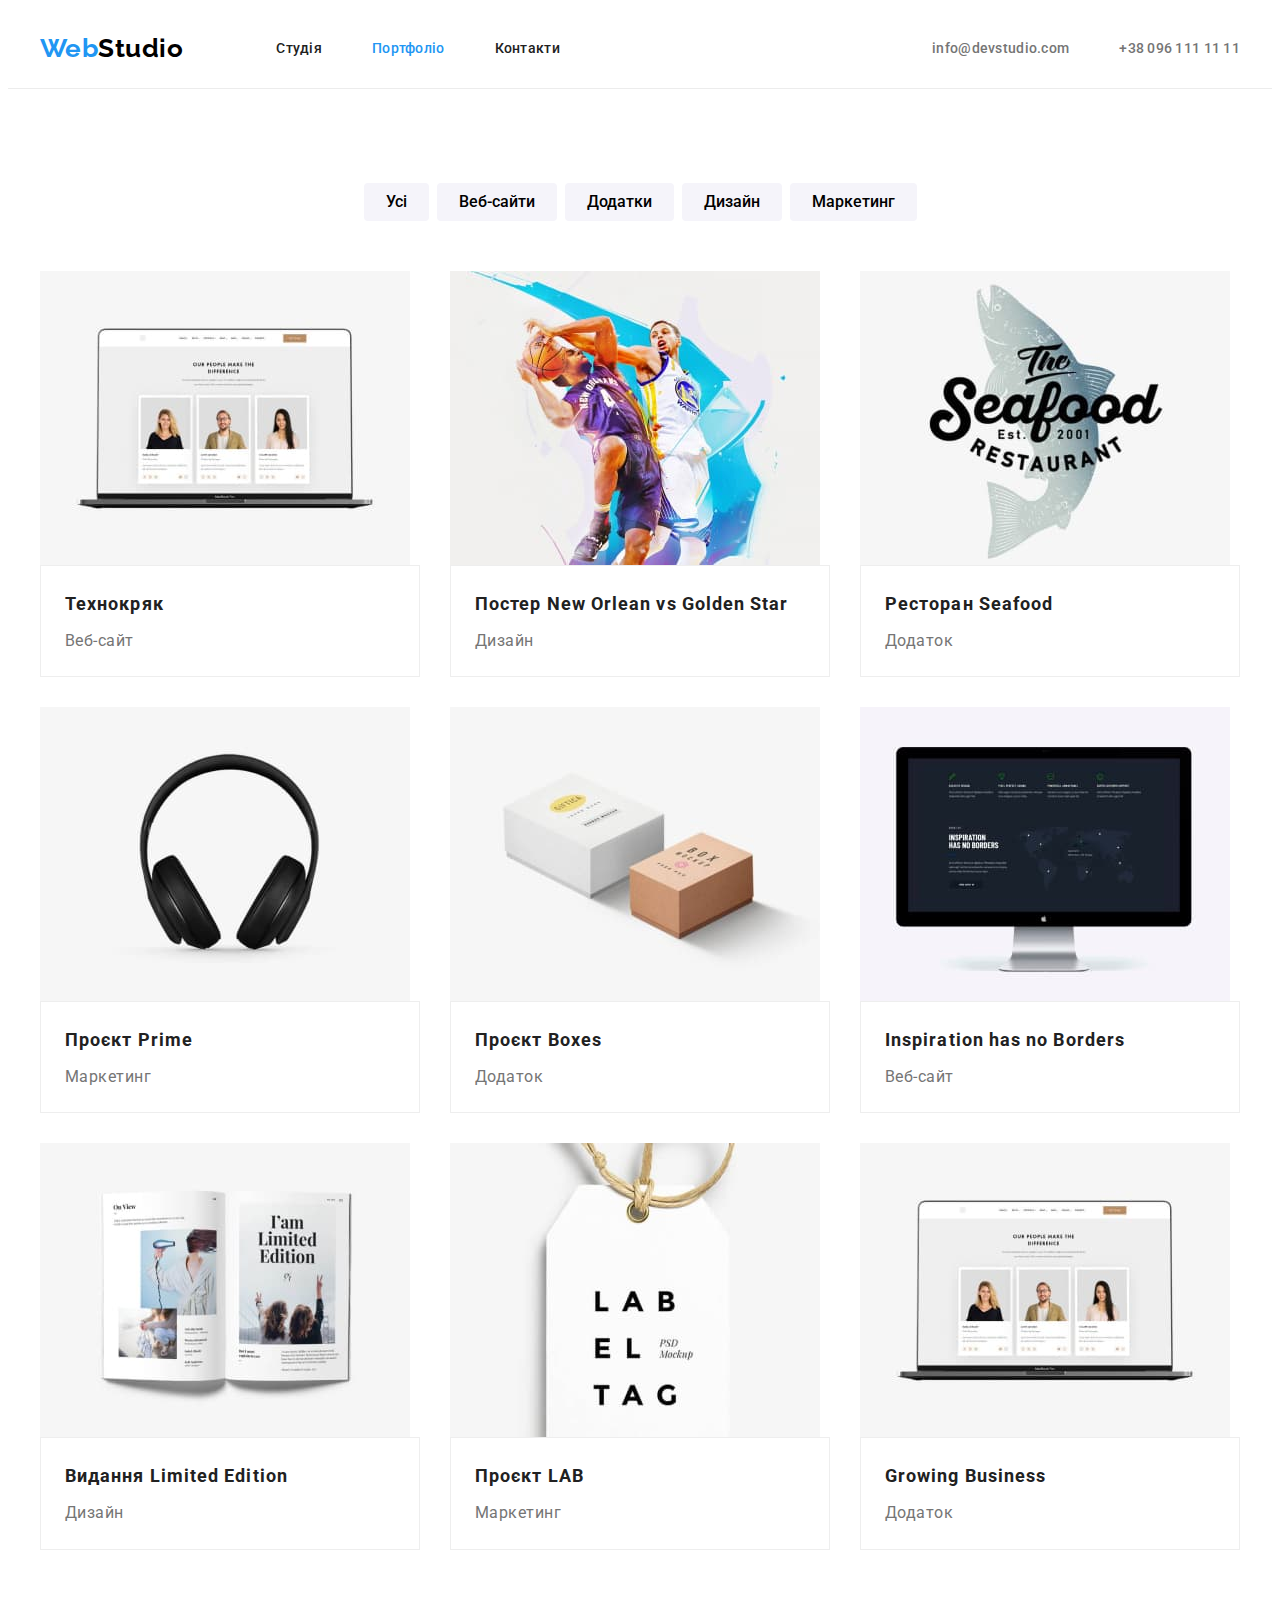
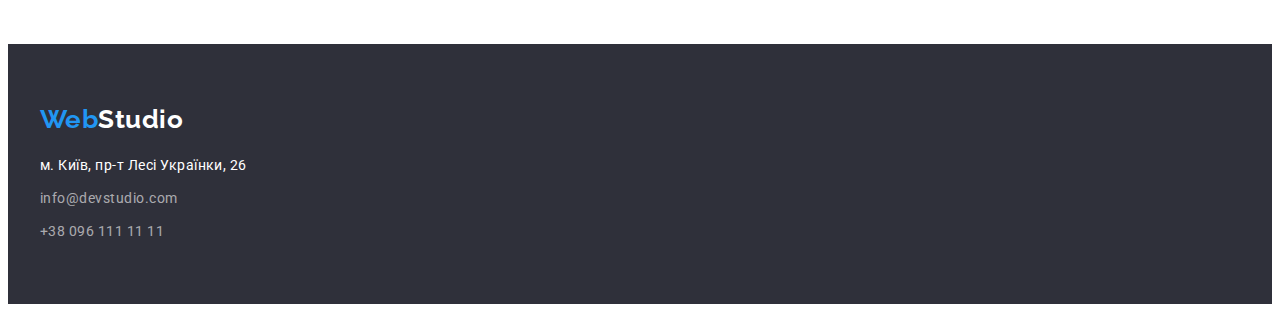
==== portfolio.html @ 4bdee658 "add flexbox" ====
<!DOCTYPE html>
<html lang="en">
  <head>
    <meta charset="UTF-8" />
    <meta http-equiv="X-UA-Compatible" content="IE=edge" />
    <meta name="viewport" content="width=device-width, initial-scale=1.0" />
    <link rel="preconnect" href="https://fonts.googleapis.com" />
    <link rel="preconnect" href="https://fonts.gstatic.com" crossorigin />
    <link
      href="https://fonts.googleapis.com/css2?family=Raleway:wght@700&family=Roboto:wght@400;500;700;900&display=swap"
      rel="stylesheet"
    />
    <title>Portfolio</title>
    <link rel="stylesheet" href="./css/styles.css" />
  </head>
  <body>
    <!-- header -->
    <header>
      <header>
        <div class="container header">
          <a href="./index.html" class="header-logo">
            <p><span class="logo-accent">Web</span>Studio</p>
          </a>
          <nav class="header-nav">
            <ul class="header-nav-list list">
              <li class="header-nav-item">
                <a class="header-nav-link" href="./index.html">Студія</a>
              </li>
              <li class="header-nav-item">
                <a class="header-nav-link current" href="">Портфоліо</a>
              </li>
              <li class="header-nav-item">
                <a class="header-nav-link" href="">Контакти</a>
              </li>
            </ul>
          </nav>
          <ul class="auth-list list">
            <li class="auth-item">
              <a class="auth-link" href="mailto:info@devstudio.com"
                >info@devstudio.com</a
              >
            </li>
            <li class="auth-item">
              <a class="auth-link" href="tel:+380961111111"
                >+38 096 111 11 11</a
              >
            </li>
          </ul>
        </div>
      </header>
    </header>

    <main class="border">
      <div class="container">
        <section class="section projects">
          <!-- Projects-->
          <h1 class="projects-title visually-hidden">Наші проєкти</h1>
          <ul class="btn-list list">
            <li class="btn-item">
              <button class="projects-btn btn" type="button">Усі</button>
            </li>
            <li class="btn-item">
              <button class="projects-btn btn" type="button">Веб-сайти</button>
            </li>
            <li class="btn-item">
              <button class="projects-btn btn" type="button">Додатки</button>
            </li>
            <li class="btn-item">
              <button class="projects-btn btn" type="button">Дизайн</button>
            </li>
            <li class="btn-item">
              <button class="projects-btn btn" type="button">Маркетинг</button>
            </li>
          </ul>

          <ul class="projects-list list">
            <li class="projects-item">
              <img
                class="projects-item-photo"
                src="./images/work-1.jpg"
                alt="веб-сайт на ноутбуці"
                width="370"
              />
              <div class="projects-description">
                <h2 class="projects-item-title">Технокряк</h2>
                <p class="projects-item-text">Веб-сайт</p>
              </div>
            </li>
            <li class="projects-item">
              <img
                class="projects-item-photo"
                src="./images/work-2.jpg"
                alt="два баскетболісти з м'ячем"
                width="370"
              />
              <div class="projects-description">
                <h2 class="projects-item-title">
                  Постер New Orlean vs Golden Star
                </h2>
                <p class="projects-item-text">Дизайн</p>
              </div>
            </li>
            <li class="projects-item">
              <img
                class="projects-item-photo"
                src="./images/work-3.jpg"
                alt="риба"
                width="370"
              />
              <div class="projects-description">
                <h2 class="projects-item-title">Ресторан Seafood</h2>
                <p class="projects-item-text">Додаток</p>
              </div>
            </li>
            <li class="projects-item">
              <img
                class="projects-item-photo"
                src="./images/work-4.jpg"
                alt="навушники"
                width="370"
              />
              <div class="projects-description">
                <h2 class="projects-item-title">Проєкт Prime</h2>
                <p class="projects-item-text">Маркетинг</p>
              </div>
            </li>
            <li class="projects-item">
              <img
                class="projects-item-photo"
                src="./images/work-5.jpg"
                alt="біла і коричнева маленькі коробки"
                width="370"
              />
              <div class="projects-description">
                <h2 class="projects-item-title">Проєкт Boxes</h2>
                <p class="projects-item-text">Додаток</p>
              </div>
            </li>
            <li class="projects-item">
              <img
                class="projects-item-photo"
                src="./images/work-6.jpg"
                alt="монітор комп'ютера"
                width="370"
              />
              <div class="projects-description">
                <h2 class="projects-item-title">Inspiration has no Borders</h2>
                <p class="projects-item-text">Веб-сайт</p>
              </div>
            </li>
            <li class="projects-item">
              <img
                class="projects-item-photo"
                src="./images/work-7.jpg"
                alt="розгонутий журнал"
                width="370"
              />
              <div class="projects-description">
                <h2 class="projects-item-title">Видання Limited Edition</h2>
                <p class="projects-item-text">Дизайн</p>
              </div>
            </li>
            <li class="projects-item">
              <img
                class="projects-item-photo"
                src="./images/work-8.jpg"
                alt="бирка"
                width="370"
              />
              <div class="projects-description">
                <h2 class="projects-item-title">Проєкт LAB</h2>
                <p class="projects-item-text">Маркетинг</p>
              </div>
            </li>
            <li class="projects-item">
              <img
                class="projects-item-photo"
                src="./images/work-1.jpg"
                alt="робота за ноубуком"
                width="370"
              />
              <div class="projects-description">
                <h2 class="projects-item-title">Growing Business</h2>
                <p class="projects-item-text">Додаток</p>
              </div>
            </li>
          </ul>
        </section>
      </div>
    </main>

    <!-- footer -->
    <footer class="footer">
      <div class="container">
        <a href="./index.html" class="footer-logo">
          <p><span class="logo-accent">Web</span>Studio</p>
        </a>
        <address class="address">
          <ul class="address-list list">
            <li class="adress-item">
              <a
                class="address-link-maps"
                target="_blank"
                rel="noopener noreferrer nofollow"
                href="https://goo.gl/maps/a5HjdsaCER2Nosqu9"
                >м. Київ, пр-т Лесі Українки, 26</a
              >
            </li>
            <li class="adress-item">
              <a class="address-link" href="mailto:info@devstudio.com"
                >info@devstudio.com</a
              >
            </li>
            <li class="adress-item">
              <a class="address-link" href="tel:+380961111111"
                >+38 096 111 11 11</a
              >
            </li>
          </ul>
        </address>
      </div>
    </footer>
  </body>
</html>
---- css/styles.css ----
:root {
  --main-color: #212121;
  --secondary-color: #757575;
  --accent-color: #2196f3;
  --additional-color: #ffffff;
  --secondary-bg-color: #f5f4fa;
}

h1,
h2,
h3,
h4,
h5,
h6,
p,
ul {
  margin: 0;
  padding: 0;
}

img {
  display: block;
  max-width: 100%;
  height: auto;
}

.container {
  width: 1200px;
  margin-left: auto;
  margin-right: auto;
  padding-left: 15px;
  padding-right: 15px;
}

.section {
  padding-top: 94px;
  padding-bottom: 94px;
}

body {
  font-family: "Roboto", sans-serif;
  color: var(--main-color);
  letter-spacing: 0.03em;
}

.list {
  list-style: none;
}

.visually-hidden {
  position: absolute;
  width: 1px;
  height: 1px;
  margin: -1px;
  border: 0;
  padding: 0;
  white-space: nowrap;
  clip-path: inset(100%);
  clip: rect(0 0 0 0);
  overflow: hidden;
}

.btn {
  cursor: pointer;
}

/* Header */
.header {
  display: flex;
  align-items: center;
}

.header-logo {
  margin-right: 93px;

  font-family: "Raleway", sans-serif;
  color: #000000;
  font-weight: 700;
  font-size: 26px;
  line-height: 30.52px;
  text-decoration: none;
}

.logo-accent {
  color: var(--accent-color);
}

.header-nav-list {
  display: flex;
}

.header-nav-item:not(:last-child) {
  margin-right: 50px;
}

.header-nav-link {
  display: block;
  padding-top: 32px;
  padding-bottom: 32px;

  color: inherit;
  font-weight: 500;
  font-size: 14px;
  line-height: 16.41px;
  letter-spacing: 0.02em;
  text-decoration: none;
}

.header-nav-link:hover,
.header-nav-link:focus {
  color: var(--accent-color);
}

.auth-list {
  display: flex;
  margin-left: auto;
}

.auth-item:not(:last-child) {
  margin-right: 50px;
}

.auth-link {
  display: block;
  padding-top: 32px;
  padding-bottom: 32px;

  color: var(--secondary-color);
  font-weight: 500;
  font-size: 14px;
  line-height: 16px;
  letter-spacing: 0.02em;
  text-decoration: none;
}

.auth-link:hover,
.auth-link:focus {
  color: var(--accent-color);
}

/* Hero */
.hero {
  background: #2f303a;
  text-align: center;

  padding-top: 200px;
  padding-bottom: 280px;
}

.hero-title {
  width: 696px;
  margin-bottom: 30px;
  margin-left: auto;
  margin-right: auto;

  font-weight: 900;
  font-size: 44px;
  line-height: 1.36;
  letter-spacing: 0.06em;
  text-transform: uppercase;
  text-align: center;
  color: var(--additional-color);
}

.hero-btn {
  padding: 10px 32px;
  min-width: 216px;

  color: var(--additional-color);
  font-family: inherit;
  font-weight: 700;
  font-size: 16px;
  line-height: 1.88;
  letter-spacing: 0.06em;
  text-align: center;
  background-color: var(--accent-color);

  drop-shadow: (0px 4px 4px rgba(0, 0, 0, 0.25));
  border-radius: 4px;
  border: 0;
}

/* Features */
.features-list {
  display: flex;
}

.features-item:not(:last-child) {
  margin-right: 30px;
}

.features-item-title {
  margin-bottom: 10px;

  font-weight: 700;
  font-size: 14px;
  line-height: 1.14;
  text-transform: uppercase;
}

.features-item-text {
  font-size: 14px;
  line-height: 1.71;
  color: var(--secondary-color);
}

/* Works */
.works {
  padding-top: 0;
}

.works-list {
  display: flex;
}

.works-item:not(:last-child) {
  margin-right: 30px;
}

.works-title {
  margin-bottom: 50px;

  font-weight: 700;
  font-size: 36px;
  line-height: 1.17;
  text-align: center;
}

/* Team */
.team {
  background-color: var(--secondary-bg-color);
}

.team-list {
  display: flex;
}

.team-item {
  background: #ffffff;
  box-shadow: 0px 1px 3px rgba(0, 0, 0, 0.12), 0px 1px 1px rgba(0, 0, 0, 0.14),
    0px 2px 1px rgba(0, 0, 0, 0.2);
  border-radius: 0px 0px 4px 4px;
}

.team-item:not(:last-child) {
  margin-right: 30px;
}

.team-description {
  padding-top: 30px;
  padding-bottom: 30px;
  text-align: center;
}

.team-title {
  margin-bottom: 50px;

  font-weight: 700;
  font-size: 36px;
  line-height: 1.17;
  text-align: center;
}

.team-item-title {
  margin-bottom: 10px;

  font-weight: 500;
  font-size: 16px;
  line-height: 1.19;
}

.team-item-text {
  color: var(--secondary-color);
  line-height: 1.19;
}

/* Footer */
.footer {
  padding-top: 60px;
  padding-bottom: 60px;
  background: #2f303a;
}

.footer-logo {
  display: block;
  margin-bottom: 20px;

  font-family: "Raleway", sans-serif;
  color: var(--additional-color);
  font-weight: 700;
  font-size: 26px;
  line-height: 1.19;
  text-decoration: none;
}

.adress-item:not(:last-child) {
  margin-bottom: 9px;
}

.address-link-maps {
  color: var(--additional-color);
  font-size: 14px;
  line-height: 1.71;
  text-decoration: none;
  font-style: normal;
}

.address-link {
  font-size: 14px;
  line-height: 1.71;
  color: rgba(255, 255, 255, 0.6);
  text-decoration: none;
  font-style: normal;
}

/* Projects */
.border {
  border-top: 1px solid #ececec;
}

.btn-list {
  display: flex;
  justify-content: center;
  margin-bottom: 50px;
}

.btn-item:not(:last-child) {
  margin-right: 8px;
}

.projects-btn {
  padding: 6px 22px;

  font-family: inherit;
  font-weight: 500;
  font-size: 16px;
  line-height: 1.62;
  text-align: center;
  background: #f5f4fa;
  border-radius: 4px;
  border: 0;
}

.projects-btn:hover,
.projects-btn:focus {
  color: var(--additional-color);
  background: var(--accent-color);
}

.projects-list {
  padding: 0;
  margin: 0;
  display: flex;
  flex-wrap: wrap;
  margin-left: -30px;
  margin-top: -30px;
}

.projects-item {
  flex-basis: calc(100% / 3 - 30px);
  margin-left: 30px;
  margin-top: 30px;

  background: #ffffff;

  /* outline: 1px solid red; */
}

.projects-item-photo {
  /* width: 100%; */
}

.projects-description {
  padding: 20px 24px;
  border: 1px solid #eeeeee;
}

.projects-item-title {
  margin-bottom: 4px;

  font-weight: 700;
  font-size: 18px;
  line-height: 2;
  letter-spacing: 0.06em;
}

.projects-item-text {
  color: var(--secondary-color);
  font-size: 16px;
  line-height: 1.88;
}

.current {
  color: var(--accent-color);
}
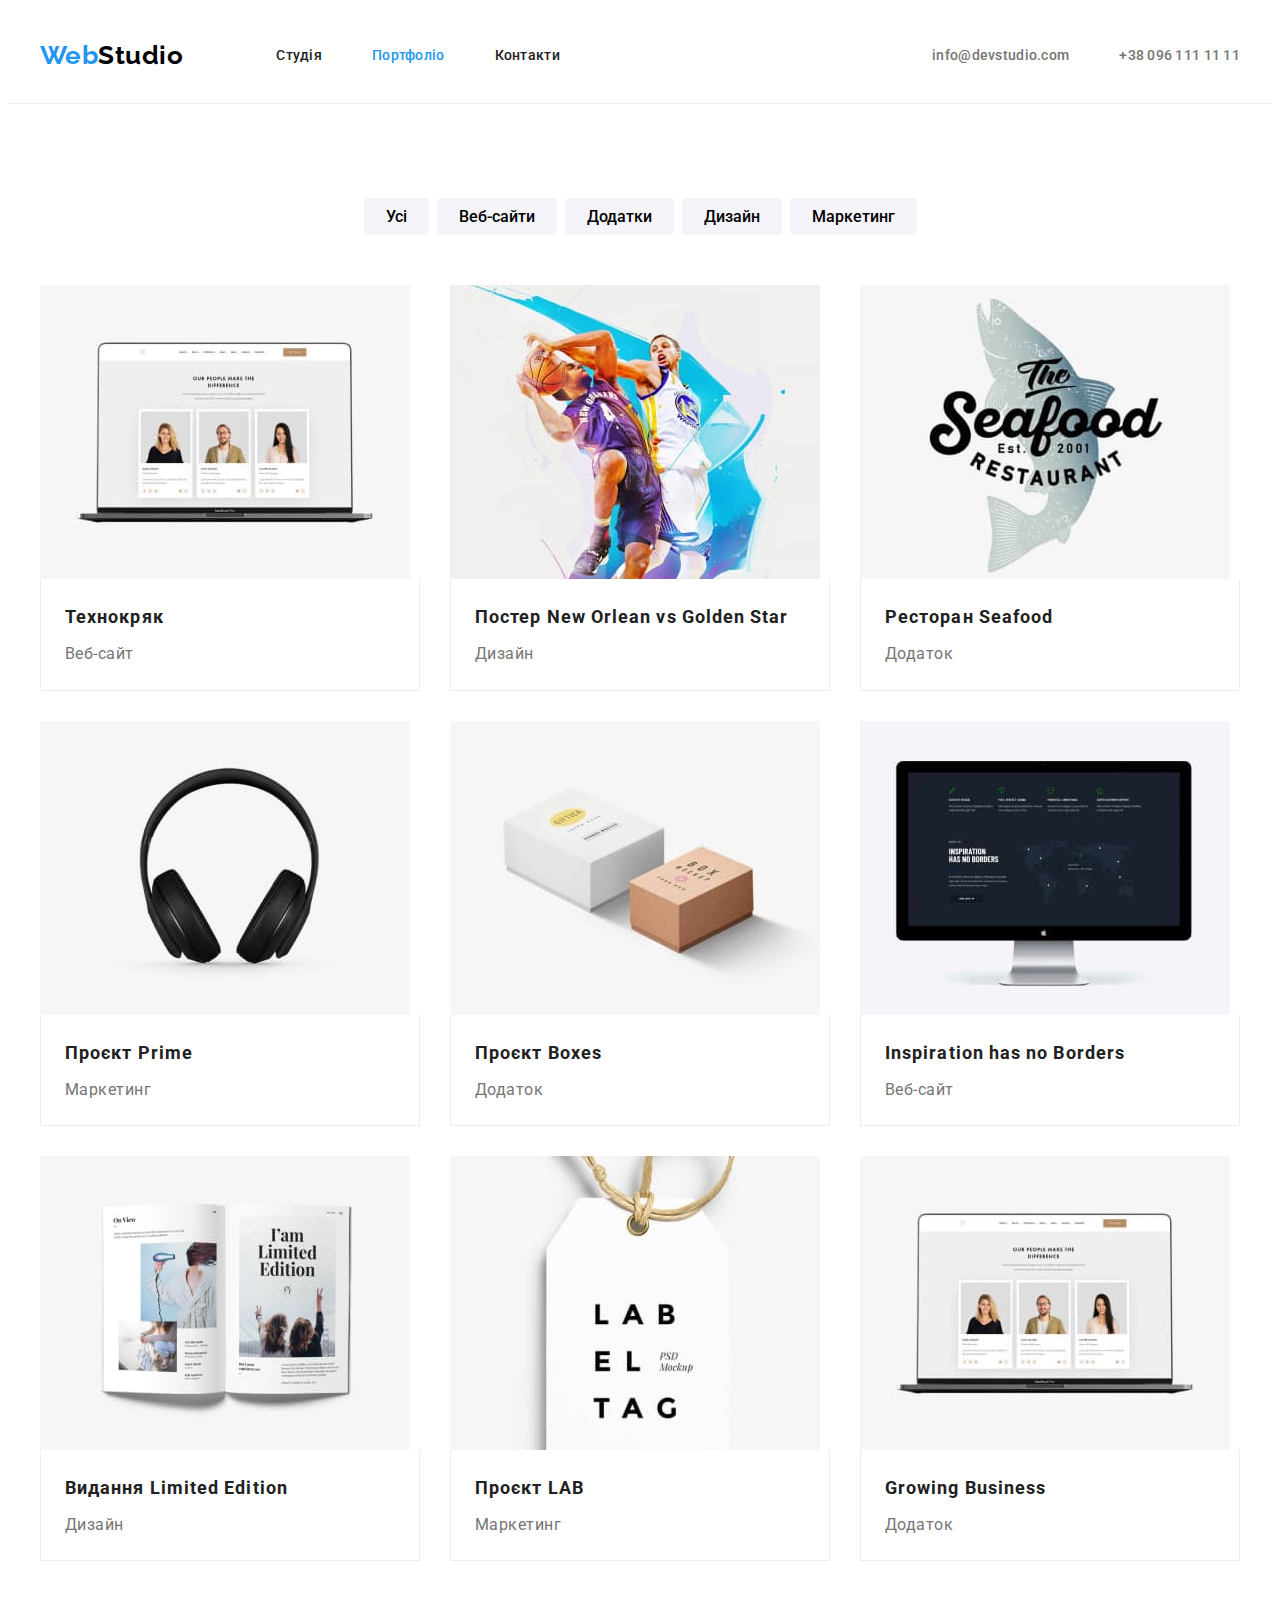
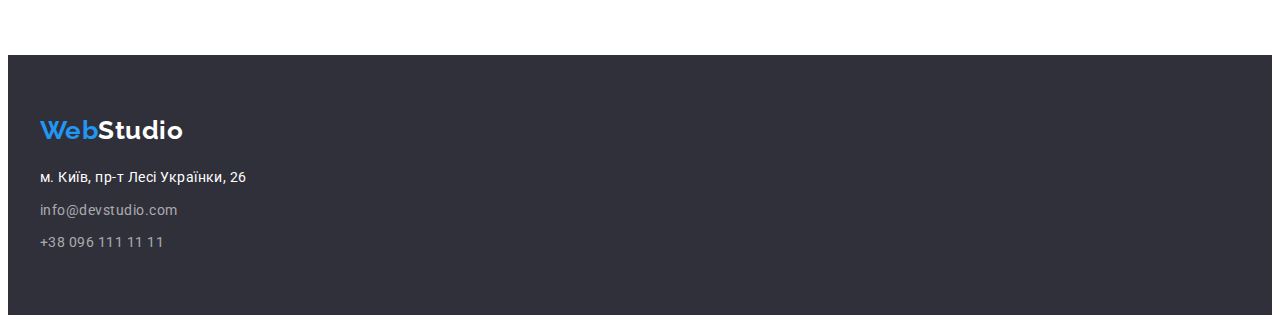
==== commit a3c1e482: "correct" ====
--- a/portfolio.html
+++ b/portfolio.html
@@ -11,6 +11,13 @@
       rel="stylesheet"
     />
     <title>Portfolio</title>
+    <link
+      rel="stylesheet"
+      href="https://cdnjs.cloudflare.com/ajax/libs/modern-normalize/1.1.0/modern-normalize.min.css"
+      integrity="sha512-wpPYUAdjBVSE4KJnH1VR1HeZfpl1ub8YT/NKx4PuQ5NmX2tKuGu6U/JRp5y+Y8XG2tV+wKQpNHVUX03MfMFn9Q=="
+      crossorigin="anonymous"
+      referrerpolicy="no-referrer"
+    />
     <link rel="stylesheet" href="./css/styles.css" />
   </head>
   <body>
--- a/css/styles.css
+++ b/css/styles.css
@@ -72,6 +72,9 @@
 
 .header-logo {
   margin-right: 93px;
+  display: block;
+  padding-top: 32px;
+  padding-bottom: 32px;
 
   font-family: "Raleway", sans-serif;
   color: #000000;
@@ -140,11 +143,11 @@
 
 /* Hero */
 .hero {
-  background: #2f303a;
-  text-align: center;
-
   padding-top: 200px;
   padding-bottom: 280px;
+
+  background: #2f303a;
+  text-align: center;
 }
 
 .hero-title {
@@ -249,6 +252,7 @@
 .team-description {
   padding-top: 30px;
   padding-bottom: 30px;
+
   text-align: center;
 }
 
@@ -278,11 +282,12 @@
 .footer {
   padding-top: 60px;
   padding-bottom: 60px;
+
   background: #2f303a;
 }
 
 .footer-logo {
-  display: block;
+  display: inline-block;
   margin-bottom: 20px;
 
   font-family: "Raleway", sans-serif;
@@ -336,7 +341,7 @@
   font-size: 16px;
   line-height: 1.62;
   text-align: center;
-  background: #f5f4fa;
+  background: var(--secondary-bg-color);
   border-radius: 4px;
   border: 0;
 }
@@ -361,7 +366,7 @@
   margin-left: 30px;
   margin-top: 30px;
 
-  background: #ffffff;
+  background: var(--additional-color);
 
   /* outline: 1px solid red; */
 }
@@ -372,7 +377,11 @@
 
 .projects-description {
   padding: 20px 24px;
-  border: 1px solid #eeeeee;
+
+  /* border: 1px solid #eeeeee; */
+  border-right: 1px solid #eeeeee;
+  border-bottom: 1px solid #eeeeee;
+  border-left: 1px solid #eeeeee;
 }
 
 .projects-item-title {
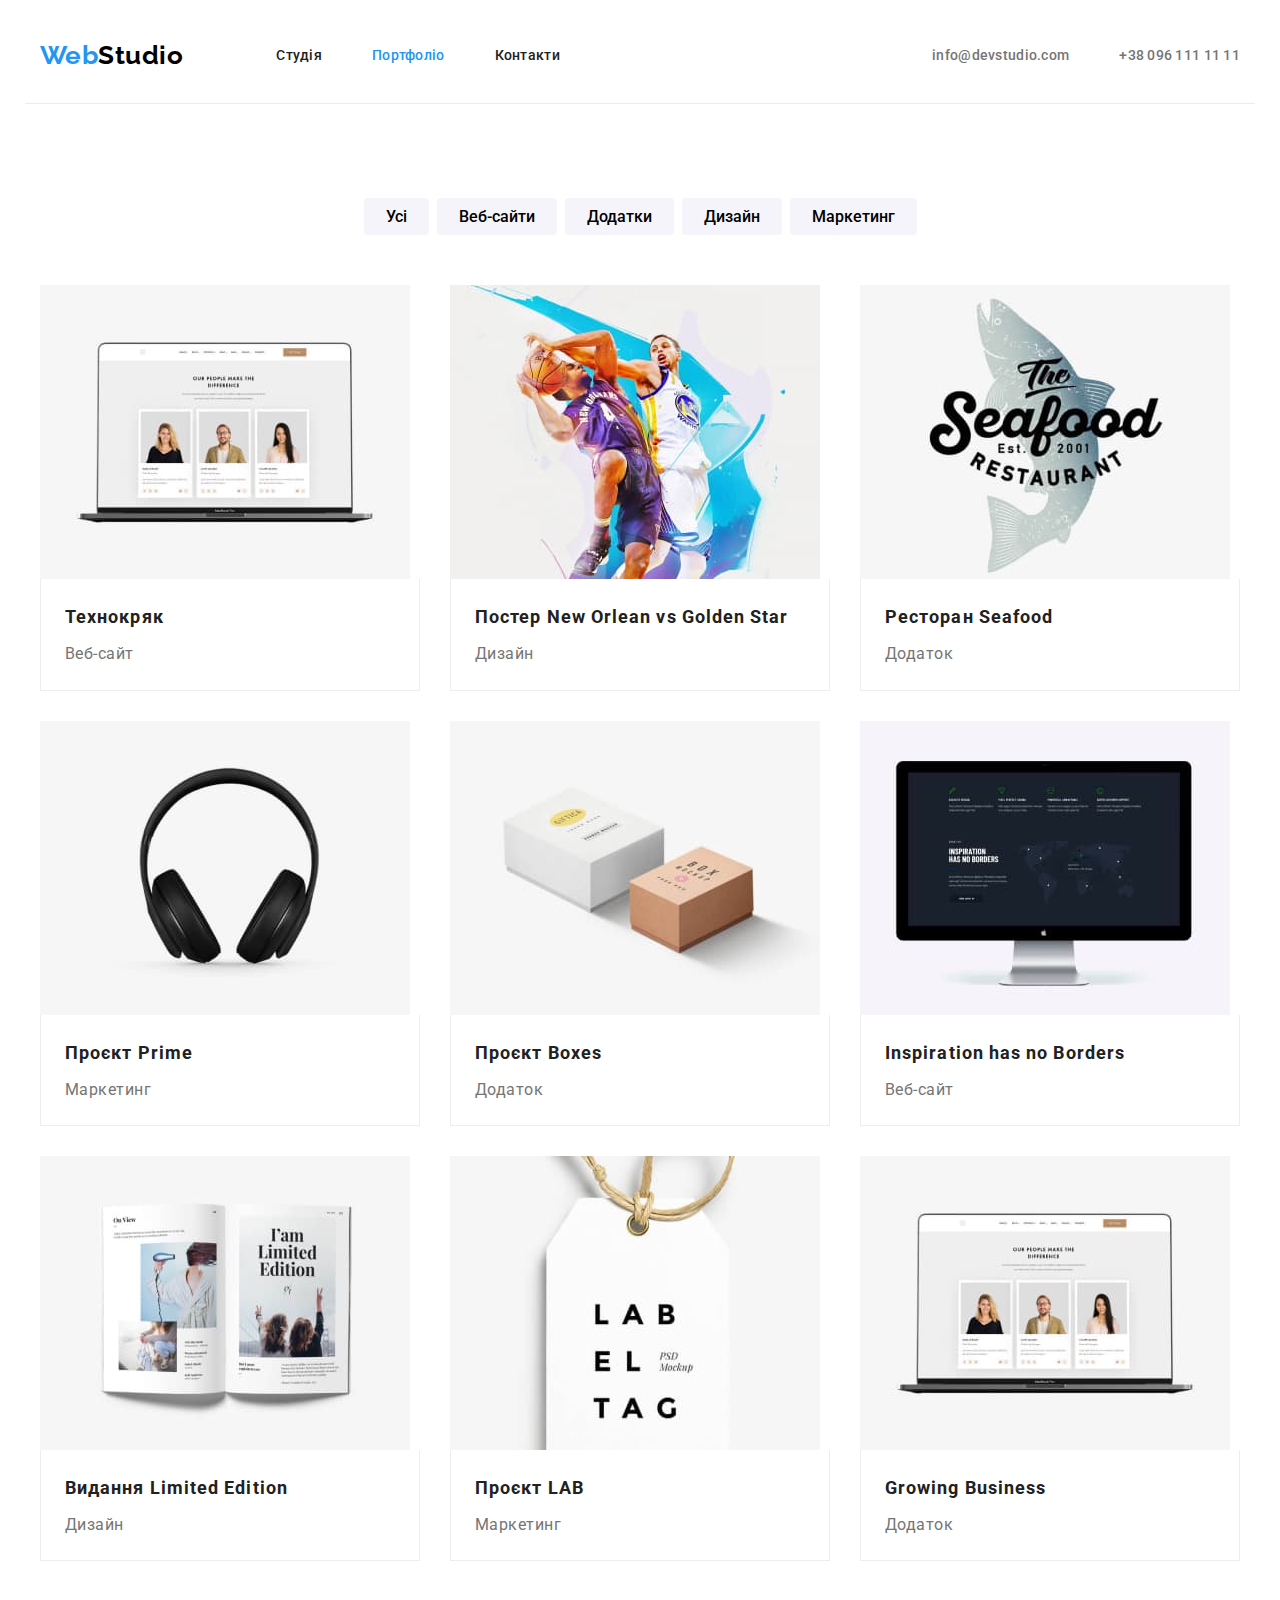
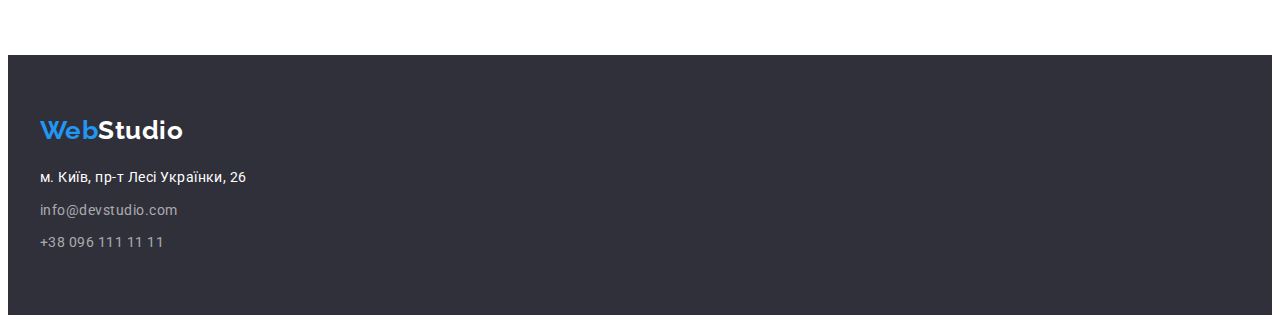
==== commit 6b945130: "update" ====
--- a/portfolio.html
+++ b/portfolio.html
@@ -57,7 +57,7 @@
       </header>
     </header>
 
-    <main class="border">
+    <main>
       <div class="container">
         <section class="section projects">
           <!-- Projects-->
--- a/css/styles.css
+++ b/css/styles.css
@@ -68,6 +68,8 @@
 .header {
   display: flex;
   align-items: center;
+
+  border-bottom: 1px solid #ececec;
 }
 
 .header-logo {
@@ -319,9 +321,6 @@
 }
 
 /* Projects */
-.border {
-  border-top: 1px solid #ececec;
-}
 
 .btn-list {
   display: flex;
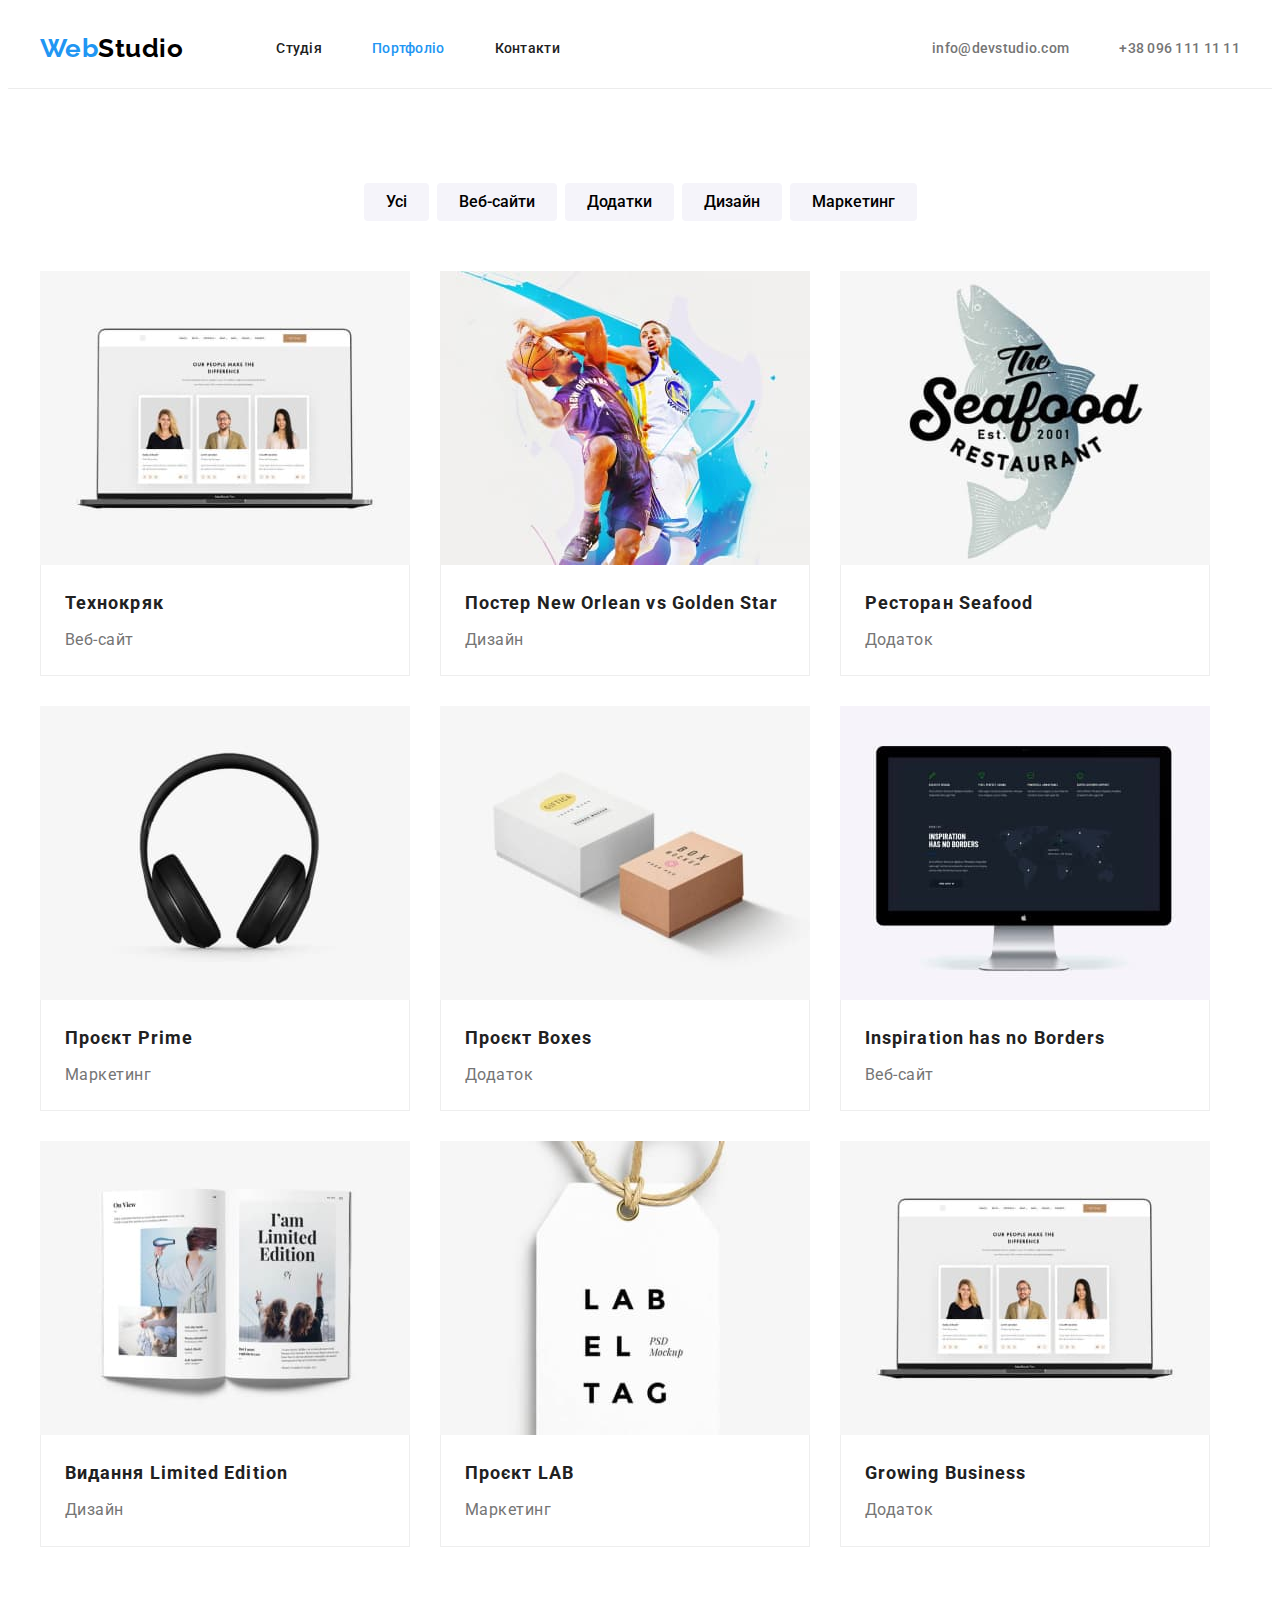
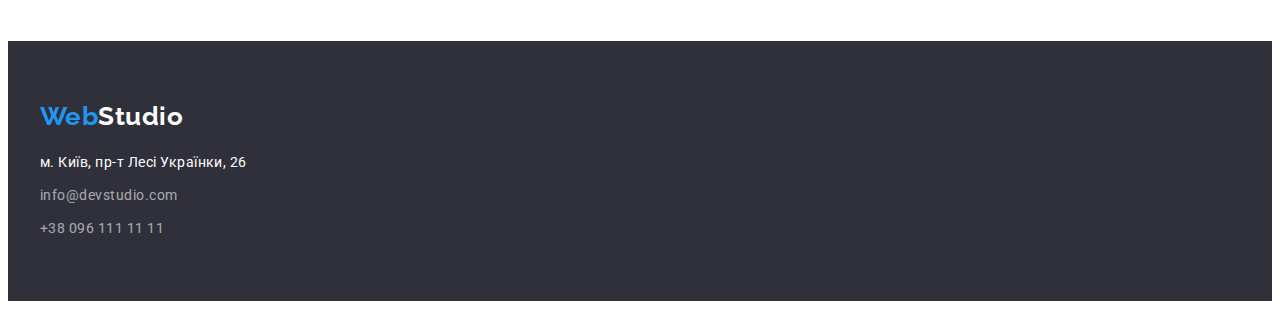
==== commit 0d1f789a: "update" ====
--- a/portfolio.html
+++ b/portfolio.html
@@ -23,7 +23,7 @@
   <body>
     <!-- header -->
     <header>
-      <header>
+      <header class="page-header">
         <div class="container header">
           <a href="./index.html" class="header-logo">
             <p><span class="logo-accent">Web</span>Studio</p>
@@ -58,140 +58,148 @@
     </header>
 
     <main>
-      <div class="container">
+      <div class="">
         <section class="section projects">
-          <!-- Projects-->
-          <h1 class="projects-title visually-hidden">Наші проєкти</h1>
-          <ul class="btn-list list">
-            <li class="btn-item">
-              <button class="projects-btn btn" type="button">Усі</button>
-            </li>
-            <li class="btn-item">
-              <button class="projects-btn btn" type="button">Веб-сайти</button>
-            </li>
-            <li class="btn-item">
-              <button class="projects-btn btn" type="button">Додатки</button>
-            </li>
-            <li class="btn-item">
-              <button class="projects-btn btn" type="button">Дизайн</button>
-            </li>
-            <li class="btn-item">
-              <button class="projects-btn btn" type="button">Маркетинг</button>
-            </li>
-          </ul>
+          <div class="container">
+            <!-- Projects-->
+            <h1 class="projects-title visually-hidden">Наші проєкти</h1>
+            <ul class="btn-list list">
+              <li class="btn-item">
+                <button class="projects-btn btn" type="button">Усі</button>
+              </li>
+              <li class="btn-item">
+                <button class="projects-btn btn" type="button">
+                  Веб-сайти
+                </button>
+              </li>
+              <li class="btn-item">
+                <button class="projects-btn btn" type="button">Додатки</button>
+              </li>
+              <li class="btn-item">
+                <button class="projects-btn btn" type="button">Дизайн</button>
+              </li>
+              <li class="btn-item">
+                <button class="projects-btn btn" type="button">
+                  Маркетинг
+                </button>
+              </li>
+            </ul>
 
-          <ul class="projects-list list">
-            <li class="projects-item">
-              <img
-                class="projects-item-photo"
-                src="./images/work-1.jpg"
-                alt="веб-сайт на ноутбуці"
-                width="370"
-              />
-              <div class="projects-description">
-                <h2 class="projects-item-title">Технокряк</h2>
-                <p class="projects-item-text">Веб-сайт</p>
-              </div>
-            </li>
-            <li class="projects-item">
-              <img
-                class="projects-item-photo"
-                src="./images/work-2.jpg"
-                alt="два баскетболісти з м'ячем"
-                width="370"
-              />
-              <div class="projects-description">
-                <h2 class="projects-item-title">
-                  Постер New Orlean vs Golden Star
-                </h2>
-                <p class="projects-item-text">Дизайн</p>
-              </div>
-            </li>
-            <li class="projects-item">
-              <img
-                class="projects-item-photo"
-                src="./images/work-3.jpg"
-                alt="риба"
-                width="370"
-              />
-              <div class="projects-description">
-                <h2 class="projects-item-title">Ресторан Seafood</h2>
-                <p class="projects-item-text">Додаток</p>
-              </div>
-            </li>
-            <li class="projects-item">
-              <img
-                class="projects-item-photo"
-                src="./images/work-4.jpg"
-                alt="навушники"
-                width="370"
-              />
-              <div class="projects-description">
-                <h2 class="projects-item-title">Проєкт Prime</h2>
-                <p class="projects-item-text">Маркетинг</p>
-              </div>
-            </li>
-            <li class="projects-item">
-              <img
-                class="projects-item-photo"
-                src="./images/work-5.jpg"
-                alt="біла і коричнева маленькі коробки"
-                width="370"
-              />
-              <div class="projects-description">
-                <h2 class="projects-item-title">Проєкт Boxes</h2>
-                <p class="projects-item-text">Додаток</p>
-              </div>
-            </li>
-            <li class="projects-item">
-              <img
-                class="projects-item-photo"
-                src="./images/work-6.jpg"
-                alt="монітор комп'ютера"
-                width="370"
-              />
-              <div class="projects-description">
-                <h2 class="projects-item-title">Inspiration has no Borders</h2>
-                <p class="projects-item-text">Веб-сайт</p>
-              </div>
-            </li>
-            <li class="projects-item">
-              <img
-                class="projects-item-photo"
-                src="./images/work-7.jpg"
-                alt="розгонутий журнал"
-                width="370"
-              />
-              <div class="projects-description">
-                <h2 class="projects-item-title">Видання Limited Edition</h2>
-                <p class="projects-item-text">Дизайн</p>
-              </div>
-            </li>
-            <li class="projects-item">
-              <img
-                class="projects-item-photo"
-                src="./images/work-8.jpg"
-                alt="бирка"
-                width="370"
-              />
-              <div class="projects-description">
-                <h2 class="projects-item-title">Проєкт LAB</h2>
-                <p class="projects-item-text">Маркетинг</p>
-              </div>
-            </li>
-            <li class="projects-item">
-              <img
-                class="projects-item-photo"
-                src="./images/work-1.jpg"
-                alt="робота за ноубуком"
-                width="370"
-              />
-              <div class="projects-description">
-                <h2 class="projects-item-title">Growing Business</h2>
-                <p class="projects-item-text">Додаток</p>
-              </div>
-            </li>
-          </ul>
+            <ul class="projects-list list">
+              <li class="projects-item">
+                <img
+                  class="projects-item-photo"
+                  src="./images/work-1.jpg"
+                  alt="веб-сайт на ноутбуці"
+                  width="370"
+                />
+                <div class="projects-description">
+                  <h2 class="projects-item-title">Технокряк</h2>
+                  <p class="projects-item-text">Веб-сайт</p>
+                </div>
+              </li>
+              <li class="projects-item">
+                <img
+                  class="projects-item-photo"
+                  src="./images/work-2.jpg"
+                  alt="два баскетболісти з м'ячем"
+                  width="370"
+                />
+                <div class="projects-description">
+                  <h2 class="projects-item-title">
+                    Постер New Orlean vs Golden Star
+                  </h2>
+                  <p class="projects-item-text">Дизайн</p>
+                </div>
+              </li>
+              <li class="projects-item">
+                <img
+                  class="projects-item-photo"
+                  src="./images/work-3.jpg"
+                  alt="риба"
+                  width="370"
+                />
+                <div class="projects-description">
+                  <h2 class="projects-item-title">Ресторан Seafood</h2>
+                  <p class="projects-item-text">Додаток</p>
+                </div>
+              </li>
+              <li class="projects-item">
+                <img
+                  class="projects-item-photo"
+                  src="./images/work-4.jpg"
+                  alt="навушники"
+                  width="370"
+                />
+                <div class="projects-description">
+                  <h2 class="projects-item-title">Проєкт Prime</h2>
+                  <p class="projects-item-text">Маркетинг</p>
+                </div>
+              </li>
+              <li class="projects-item">
+                <img
+                  class="projects-item-photo"
+                  src="./images/work-5.jpg"
+                  alt="біла і коричнева маленькі коробки"
+                  width="370"
+                />
+                <div class="projects-description">
+                  <h2 class="projects-item-title">Проєкт Boxes</h2>
+                  <p class="projects-item-text">Додаток</p>
+                </div>
+              </li>
+              <li class="projects-item">
+                <img
+                  class="projects-item-photo"
+                  src="./images/work-6.jpg"
+                  alt="монітор комп'ютера"
+                  width="370"
+                />
+                <div class="projects-description">
+                  <h2 class="projects-item-title">
+                    Inspiration has no Borders
+                  </h2>
+                  <p class="projects-item-text">Веб-сайт</p>
+                </div>
+              </li>
+              <li class="projects-item">
+                <img
+                  class="projects-item-photo"
+                  src="./images/work-7.jpg"
+                  alt="розгонутий журнал"
+                  width="370"
+                />
+                <div class="projects-description">
+                  <h2 class="projects-item-title">Видання Limited Edition</h2>
+                  <p class="projects-item-text">Дизайн</p>
+                </div>
+              </li>
+              <li class="projects-item">
+                <img
+                  class="projects-item-photo"
+                  src="./images/work-8.jpg"
+                  alt="бирка"
+                  width="370"
+                />
+                <div class="projects-description">
+                  <h2 class="projects-item-title">Проєкт LAB</h2>
+                  <p class="projects-item-text">Маркетинг</p>
+                </div>
+              </li>
+              <li class="projects-item">
+                <img
+                  class="projects-item-photo"
+                  src="./images/work-1.jpg"
+                  alt="робота за ноубуком"
+                  width="370"
+                />
+                <div class="projects-description">
+                  <h2 class="projects-item-title">Growing Business</h2>
+                  <p class="projects-item-text">Додаток</p>
+                </div>
+              </li>
+            </ul>
+          </div>
         </section>
       </div>
     </main>
--- a/css/styles.css
+++ b/css/styles.css
@@ -65,18 +65,19 @@
 }
 
 /* Header */
+.page-header {
+  border-bottom: 1px solid #ececec;
+}
 .header {
   display: flex;
   align-items: center;
-
-  border-bottom: 1px solid #ececec;
 }
 
 .header-logo {
   margin-right: 93px;
   display: block;
-  padding-top: 32px;
-  padding-bottom: 32px;
+  padding-top: 24px;
+  padding-bottom: 24px;
 
   font-family: "Raleway", sans-serif;
   color: #000000;
@@ -146,7 +147,7 @@
 /* Hero */
 .hero {
   padding-top: 200px;
-  padding-bottom: 280px;
+  padding-bottom: 200px;
 
   background: #2f303a;
   text-align: center;
@@ -190,6 +191,10 @@
   display: flex;
 }
 
+.features-item {
+  flex-basis: calc((100% - 90px) / 4);
+}
+
 .features-item:not(:last-child) {
   margin-right: 30px;
 }
@@ -218,6 +223,10 @@
   display: flex;
 }
 
+.works-item {
+  flex-basis: calc((100% - 30px * 2) / 3);
+}
+
 .works-item:not(:last-child) {
   margin-right: 30px;
 }
@@ -241,6 +250,8 @@
 }
 
 .team-item {
+  flex-basis: calc((100% - 90px) / 4);
+
   background: #ffffff;
   box-shadow: 0px 1px 3px rgba(0, 0, 0, 0.12), 0px 1px 1px rgba(0, 0, 0, 0.14),
     0px 2px 1px rgba(0, 0, 0, 0.2);
@@ -361,17 +372,11 @@
 }
 
 .projects-item {
-  flex-basis: calc(100% / 3 - 30px);
+  flex-basis: calc((100% / 3 - 3opx));
   margin-left: 30px;
   margin-top: 30px;
 
   background: var(--additional-color);
-
-  /* outline: 1px solid red; */
-}
-
-.projects-item-photo {
-  /* width: 100%; */
 }
 
 .projects-description {
